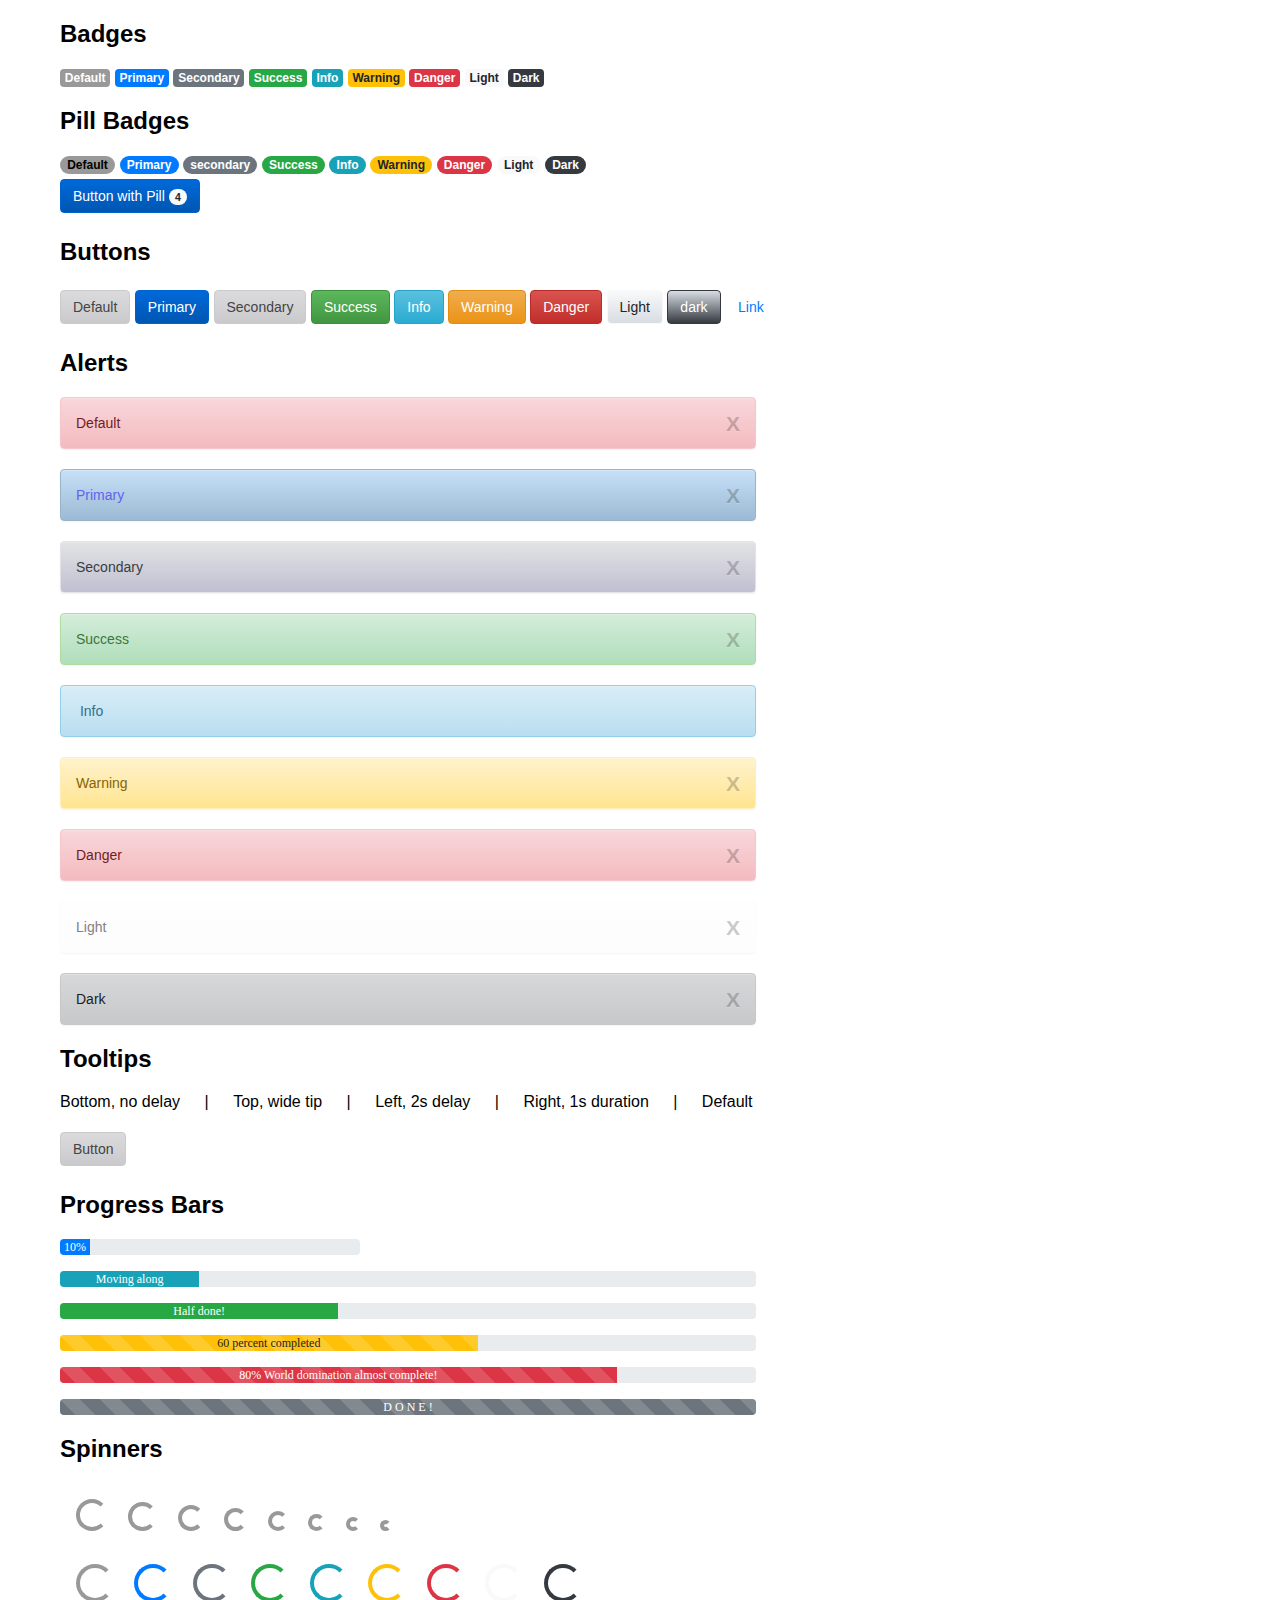
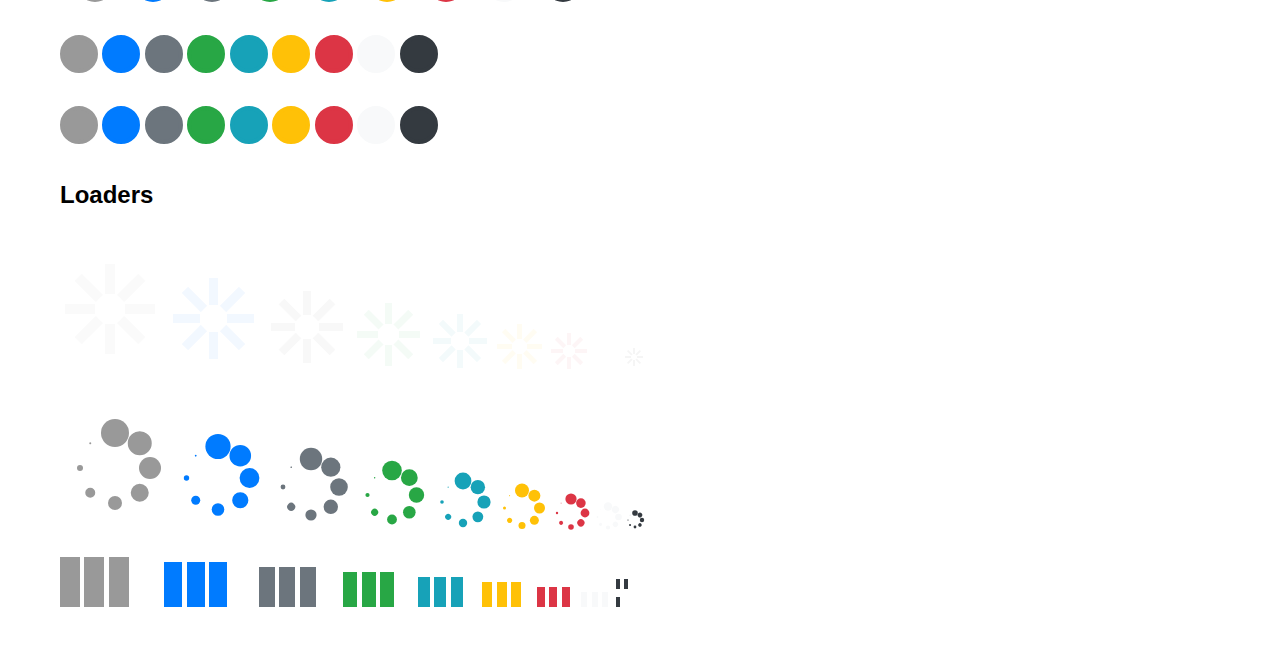
==== index.html @ 0b4184a3 "Initial upload after local POC development" ====
<!doctype html>
<html lang="en">
<head>
  <meta charset="UTF-8">
  <title>Bootstrap as Web Components</title>

  <link rel="shortcut icon" href="demo-assets/favicon.ico">
  
  <style>
    body {
      margin: 10px 60px;
      font-family:Arial, Helvetica, sans-serif;
    }

    #progress-bars {
      max-width: 60%;
    }
  </style>

  <script type='module' src='./js/Badge.js'></script>
  <script type='module' src='./js/Button.js'></script>
  <script type='module' src='./js/Alert.js'></script>
  <script type='module' src='./js/Tooltip.js'></script>
  <script type='module' src="./js/ProgressBar.js"></script>
  <script type='module' src="./js/Spinner.js"></script>
  <script type='module' src="./js/Loader.js"></script>
  

</head>
<body>

<div>

     
  <!-- B A D G E S =============================================================== -->
  <div>
    <h2>Badges</h2>

    <div>
      <bswc-badge>Default</bswc-badge>
      <bswc-badge primary>Primary</bswc-badge>
      <bswc-badge secondary>Secondary</bswc-badge>
      <bswc-badge success>Success</bswc-badge>
      <bswc-badge info>Info</bswc-badge>
      <bswc-badge warning>Warning</bswc-badge>
      <bswc-badge danger>Danger</bswc-badge>
      <bswc-badge light>Light</bswc-badge>
      <bswc-badge dark>Dark</bswc-badge>
    </div>

  </div>

  <!-- P I L L   B A D G E S  =============================================================  -->
  <div>
    <h2>Pill Badges</h2>
  
    <div>
      <bswc-badge pill>Default</bswc-badge>
      <bswc-badge pill primary>Primary</bswc-badge>
      <bswc-badge pill secondary>secondary</bswc-badge>
      <bswc-badge pill success>Success</bswc-badge>
      <bswc-badge pill info>Info</bswc-badge>
      <bswc-badge pill warning>Warning</bswc-badge>
      <bswc-badge pill danger>Danger</bswc-badge>
      <bswc-badge pill light>Light</bswc-badge>
      <bswc-badge pill dark>Dark</bswc-badge>
    </div>
  
    <div>
      <bswc-button primary>Button with Pill<bswc-badge pill light>4</bswc-badge>
      </bswc-button>
    </div>
  
  </div>


  <!-- B U T T O N S ====================================================================  -->
  <div>
    <h2>Buttons</h2>
    
    <div>
      <bswc-button>Default</bswc-button>
      <bswc-button primary>Primary</bswc-button>
      <bswc-button secondary>Secondary</bswc-button>
      <bswc-button success>Success</bswc-button>
      <bswc-button info>Info</bswc-button>
      <bswc-button warning>Warning</bswc-button>
      <bswc-button danger>Danger</bswc-button>
      <bswc-button light>Light</bswc-button>
      <bswc-button dark>dark</bswc-button>
      <bswc-button link>Link</bswc-button>
    </div>
  </div>

    <!-- A L E R T ================================================================= -->
    <div>
      <h2>Alerts</h2>
    
      <div style='width:60%'>
        <bswc-alert close>Default</bswc-alert>
        <bswc-alert primary close>Primary</bswc-alert>
        <bswc-alert secondary close>Secondary</bswc-alert>
        <bswc-alert success close>Success</bswc-alert>
        <bswc-alert info>Info</bswc-alert>
        <bswc-alert warning close>Warning</bswc-alert>
        <bswc-alert danger close>Danger</bswc-alert>
        <bswc-alert light close>Light</bswc-alert>
        <bswc-alert dark close>Dark</bswc-alert>
      </div>
    </div>

  <!-- T O O L T I P ============================================================= -->
  <div>
    <h2>Tooltips</h2>
    <div>
      <p>
        <bswc-tooltip tip='Below "Bottom"' bottom 
                    delay=0.0 
                    duration=0.0>Bottom, no delay</bswc-tooltip>
        <span style='margin: 20px'>|</span>

        <bswc-tooltip tip='Above "Top" and very long tip' top 
                    width=300>Top, wide tip</bswc-tooltip>
        <span style='margin: 20px'>|</span>

        <bswc-tooltip tip='Next to "Left"' left 
                    delay=2.0>Left, 2s delay</bswc-tooltip>
        <span style='margin: 20px'>|</span>

        <bswc-tooltip tip='Next to "Right"' right 
                    duration=1.0>Right, 1s duration</bswc-tooltip>
        <span style='margin: 20px'>|</span>

        <bswc-tooltip tip='Default is "top"'>Default</bswc-tooltip>
      </p>

      <bswc-tooltip tip='Over the Button' top>
        <bswc-button id="tooltip-target">Button</bswc-button>
      </bswc-tooltip>
      

    </div>
  </div>

  <!-- P R O G R E S S   B A R S ============================================ -->
  
  <div>
    <h2>Progress Bars</h2>
  
    <div id='progress-bars'>
      <bswc-progress-bar value='10' width=300px>10%</bswc-progress-bar>
      <bswc-progress-bar value='20' info>Moving along</bswc-progress-bar>
      <bswc-progress-bar value='40' success>Half done!</bswc-progress-bar>
      <bswc-progress-bar value='60' warning striped>60 percent completed</bswc-progress-bar>
      <bswc-progress-bar value='80' danger striped animated>80% World domination almost complete!</bswc-progress-bar>
      <bswc-progress-bar value='100' secondary striped animated>D O N E !</bswc-progress-bar>
    </div>
  </div>

  <!-- S P I N N E R S =========================================================== -->
  
  <div>
    <h2>Spinners</h2>
  
    <div>
      <bswc-spinner scale='.8'></bswc-spinner>
      <bswc-spinner scale='.7'></bswc-spinner>
      <bswc-spinner scale='.6'></bswc-spinner>
      <bswc-spinner scale='.5'></bswc-spinner>
      <bswc-spinner scale='.4'></bswc-spinner>
      <bswc-spinner scale='.3'></bswc-spinner>
      <bswc-spinner scale='.2'></bswc-spinner>
      <bswc-spinner scale='.1'></bswc-spinner>
    </div>

    <div>
      <bswc-spinner></bswc-spinner>
      <bswc-spinner primary></bswc-spinner>
      <bswc-spinner secondary></bswc-spinner>
      <bswc-spinner success></bswc-spinner>
      <bswc-spinner info></bswc-spinner>
      <bswc-spinner warning></bswc-spinner>
      <bswc-spinner danger></bswc-spinner>
      <bswc-spinner light></bswc-spinner>
      <bswc-spinner dark></bswc-spinner>
    </div>
    <div>
      <bswc-spinner grow></bswc-spinner>
      <bswc-spinner grow primary></bswc-spinner>
      <bswc-spinner grow secondary></bswc-spinner>
      <bswc-spinner grow success></bswc-spinner>
      <bswc-spinner grow info></bswc-spinner>
      <bswc-spinner grow warning></bswc-spinner>
      <bswc-spinner grow danger></bswc-spinner>
      <bswc-spinner grow light></bswc-spinner>
      <bswc-spinner grow dark></bswc-spinner>
    </div>
    <div>
      <bswc-spinner pulse></bswc-spinner>
      <bswc-spinner pulse duration=0.5 primary></bswc-spinner>
      <bswc-spinner pulse duration=1.0 secondary></bswc-spinner>
      <bswc-spinner pulse duration=1.5 success></bswc-spinner>
      <bswc-spinner pulse duration=2.0 info></bswc-spinner>
      <bswc-spinner pulse duration=2.5 warning></bswc-spinner>
      <bswc-spinner pulse duration=3.0 danger></bswc-spinner>
      <bswc-spinner pulse duration=3.5 light></bswc-spinner>
      <bswc-spinner pulse duration=4.0 dark></bswc-spinner>
    </div>

  </div>

  <!-- L O A D I N G   B A R S  =================================================== -->
  
  <div>
    <h2>Loaders</h2>
  
    <div>
      <bswc-loader></bswc-loader>
      <bswc-loader scale=.9 bars primary></bswc-loader>
      <bswc-loader scale=.8 bars secondary></bswc-loader>
      <bswc-loader scale=.7 bars success></bswc-loader>
      <bswc-loader scale=.6 bars info></bswc-loader>
      <bswc-loader scale=.5 bars warning></bswc-loader>
      <bswc-loader scale=.4 bars danger></bswc-loader>
      <bswc-loader scale=.3 bars light></bswc-loader>
      <bswc-loader scale=.2 bars dark></bswc-loader>
    </div>
  
    <div>
      <bswc-loader circles></bswc-loader>
      <bswc-loader scale=.9 circles primary></bswc-loader>
      <bswc-loader scale=.8 circles secondary></bswc-loader>
      <bswc-loader scale=.7 circles success></bswc-loader>
      <bswc-loader scale=.6 circles info></bswc-loader>
      <bswc-loader scale=.5 circles warning></bswc-loader>
      <bswc-loader scale=.4 circles danger></bswc-loader>
      <bswc-loader scale=.3 circles light></bswc-loader>
      <bswc-loader scale=.2 circles dark></bswc-loader>
    </div>

      <div>
        <bswc-loader facebook></bswc-loader>
        <bswc-loader scale=.9 facebook primary></bswc-loader>
        <bswc-loader scale=.8 facebook secondary></bswc-loader>
        <bswc-loader scale=.7 facebook success></bswc-loader>
        <bswc-loader scale=.6 facebook info></bswc-loader>
        <bswc-loader scale=.5 facebook warning></bswc-loader>
        <bswc-loader scale=.4 facebook danger></bswc-loader>
        <bswc-loader scale=.3 facebook light></bswc-loader>
        <bswc-loader scale=.2 facebook dark></bswc-loader>
      </div>

  </div>


</div>

</body>
</html>
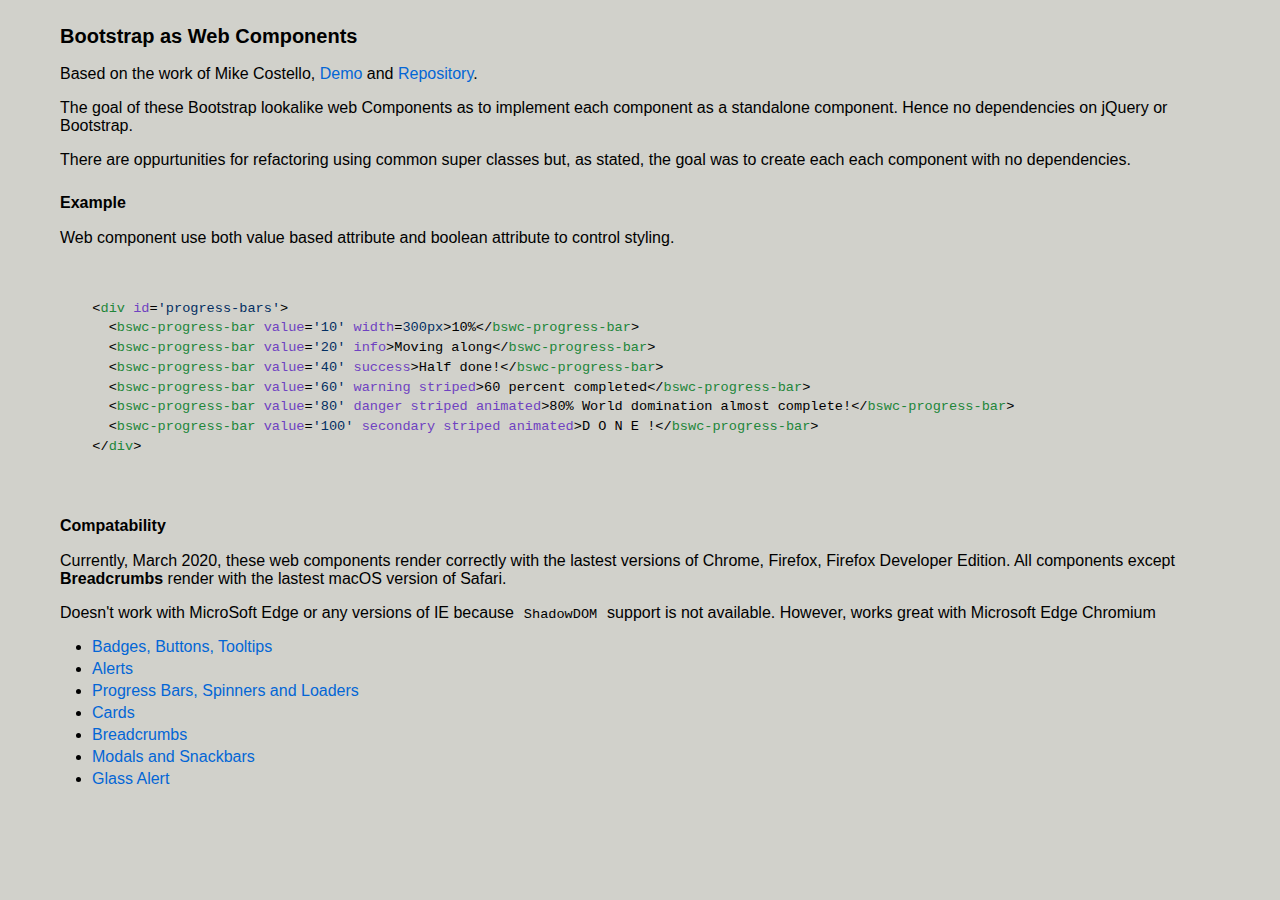
==== commit 31c75100: "Create index, move all demo to their own files" ====
--- a/index.html
+++ b/index.html
@@ -4,256 +4,66 @@
   <meta charset="UTF-8">
   <title>Bootstrap as Web Components</title>
 
-  <link rel="shortcut icon" href="demo-assets/favicon.ico">
+  <link rel="shortcut icon" href="./demo-assets/favicon.ico">
+  <link rel="stylesheet" href="./demo-assets/github.css">
   
   <style>
     body {
       margin: 10px 60px;
       font-family:Arial, Helvetica, sans-serif;
+      background-color: rgb(209, 209, 203);
     }
 
-    #progress-bars {
-      max-width: 60%;
-    }
   </style>
-
-  <script type='module' src='./js/Badge.js'></script>
-  <script type='module' src='./js/Button.js'></script>
-  <script type='module' src='./js/Alert.js'></script>
-  <script type='module' src='./js/Tooltip.js'></script>
-  <script type='module' src="./js/ProgressBar.js"></script>
-  <script type='module' src="./js/Spinner.js"></script>
-  <script type='module' src="./js/Loader.js"></script>
-  
 
 </head>
 <body>
 
-<div>
+<h3>Bootstrap as Web Components</h3> 
 
-     
-  <!-- B A D G E S =============================================================== -->
-  <div>
-    <h2>Badges</h2>
+<p></p>Based on the work of Mike Costello, <a href='http://mikecostello.github.io/bootstrap-web-components'>Demo</a> and
+<a href ='https://github.com/MikeCostello/bootstrap-web-components'>Repository</a>.</p>
 
-    <div>
-      <bswc-badge>Default</bswc-badge>
-      <bswc-badge primary>Primary</bswc-badge>
-      <bswc-badge secondary>Secondary</bswc-badge>
-      <bswc-badge success>Success</bswc-badge>
-      <bswc-badge info>Info</bswc-badge>
-      <bswc-badge warning>Warning</bswc-badge>
-      <bswc-badge danger>Danger</bswc-badge>
-      <bswc-badge light>Light</bswc-badge>
-      <bswc-badge dark>Dark</bswc-badge>
-    </div>
+<p>The goal of these Bootstrap lookalike web Components as to implement each component as a standalone
+component. Hence no dependencies on jQuery or Bootstrap.</p>
 
-  </div>
+<p>There are oppurtunities for refactoring using common super classes but, as stated, the goal was to
+create each each component with no dependencies.</p>
 
-  <!-- P I L L   B A D G E S  =============================================================  -->
-  <div>
-    <h2>Pill Badges</h2>
-  
-    <div>
-      <bswc-badge pill>Default</bswc-badge>
-      <bswc-badge pill primary>Primary</bswc-badge>
-      <bswc-badge pill secondary>secondary</bswc-badge>
-      <bswc-badge pill success>Success</bswc-badge>
-      <bswc-badge pill info>Info</bswc-badge>
-      <bswc-badge pill warning>Warning</bswc-badge>
-      <bswc-badge pill danger>Danger</bswc-badge>
-      <bswc-badge pill light>Light</bswc-badge>
-      <bswc-badge pill dark>Dark</bswc-badge>
-    </div>
-  
-    <div>
-      <bswc-button primary>Button with Pill<bswc-badge pill light>4</bswc-badge>
-      </bswc-button>
-    </div>
-  
-  </div>
+<h4>Example</h4>
 
+<p>Web component use both value based attribute and boolean attribute to control styling.</p>
 
-  <!-- B U T T O N S ====================================================================  -->
-  <div>
-    <h2>Buttons</h2>
-    
-    <div>
-      <bswc-button>Default</bswc-button>
-      <bswc-button primary>Primary</bswc-button>
-      <bswc-button secondary>Secondary</bswc-button>
-      <bswc-button success>Success</bswc-button>
-      <bswc-button info>Info</bswc-button>
-      <bswc-button warning>Warning</bswc-button>
-      <bswc-button danger>Danger</bswc-button>
-      <bswc-button light>Light</bswc-button>
-      <bswc-button dark>dark</bswc-button>
-      <bswc-button link>Link</bswc-button>
-    </div>
-  </div>
+<pre>
+  <code>   
+  &lt;<span class="pl-ent">div</span> <span class="pl-e">id</span>=<span class="pl-s"><span class="pl-pds">'</span>progress-bars<span class="pl-pds">'</span></span>&gt;
+    &lt;<span class="pl-ent">bswc-progress-bar</span> <span class="pl-e">value</span>=<span class="pl-s"><span class="pl-pds">'</span>10<span class="pl-pds">'</span></span> <span class="pl-e">width</span>=<span class="pl-s">300px</span>&gt;10%&lt;/<span class="pl-ent">bswc-progress-bar</span>&gt;
+    &lt;<span class="pl-ent">bswc-progress-bar</span> <span class="pl-e">value</span>=<span class="pl-s"><span class="pl-pds">'</span>20<span class="pl-pds">'</span></span> <span class="pl-e">info</span>&gt;Moving along&lt;/<span class="pl-ent">bswc-progress-bar</span>&gt;
+    &lt;<span class="pl-ent">bswc-progress-bar</span> <span class="pl-e">value</span>=<span class="pl-s"><span class="pl-pds">'</span>40<span class="pl-pds">'</span></span> <span class="pl-e">success</span>&gt;Half done!&lt;/<span class="pl-ent">bswc-progress-bar</span>&gt;
+    &lt;<span class="pl-ent">bswc-progress-bar</span> <span class="pl-e">value</span>=<span class="pl-s"><span class="pl-pds">'</span>60<span class="pl-pds">'</span></span> <span class="pl-e">warning</span> <span class="pl-e">striped</span>&gt;60 percent completed&lt;/<span class="pl-ent">bswc-progress-bar</span>&gt;
+    &lt;<span class="pl-ent">bswc-progress-bar</span> <span class="pl-e">value</span>=<span class="pl-s"><span class="pl-pds">'</span>80<span class="pl-pds">'</span></span> <span class="pl-e">danger</span> <span class="pl-e">striped</span> <span class="pl-e">animated</span>&gt;80% World domination almost complete!&lt;/<span class="pl-ent">bswc-progress-bar</span>&gt;
+    &lt;<span class="pl-ent">bswc-progress-bar</span> <span class="pl-e">value</span>=<span class="pl-s"><span class="pl-pds">'</span>100<span class="pl-pds">'</span></span> <span class="pl-e">secondary</span> <span class="pl-e">striped</span> <span class="pl-e">animated</span>&gt;D O N E !&lt;/<span class="pl-ent">bswc-progress-bar</span>&gt;
+  &lt;/<span class="pl-ent">div</span>&gt;
+</code>
+</pre>
 
-    <!-- A L E R T ================================================================= -->
-    <div>
-      <h2>Alerts</h2>
-    
-      <div style='width:60%'>
-        <bswc-alert close>Default</bswc-alert>
-        <bswc-alert primary close>Primary</bswc-alert>
-        <bswc-alert secondary close>Secondary</bswc-alert>
-        <bswc-alert success close>Success</bswc-alert>
-        <bswc-alert info>Info</bswc-alert>
-        <bswc-alert warning close>Warning</bswc-alert>
-        <bswc-alert danger close>Danger</bswc-alert>
-        <bswc-alert light close>Light</bswc-alert>
-        <bswc-alert dark close>Dark</bswc-alert>
-      </div>
-    </div>
+<h4>Compatability</h4>
 
-  <!-- T O O L T I P ============================================================= -->
-  <div>
-    <h2>Tooltips</h2>
-    <div>
-      <p>
-        <bswc-tooltip tip='Below "Bottom"' bottom 
-                    delay=0.0 
-                    duration=0.0>Bottom, no delay</bswc-tooltip>
-        <span style='margin: 20px'>|</span>
+<p>Currently, March 2020, these web components render correctly with the lastest versions of Chrome, Firefox, Firefox
+Developer Edition. All components except <b>Breadcrumbs</b> render with the lastest macOS version of Safari.</p>
 
-        <bswc-tooltip tip='Above "Top" and very long tip' top 
-                    width=300>Top, wide tip</bswc-tooltip>
-        <span style='margin: 20px'>|</span>
+<p>Doesn't work with MicroSoft Edge or any versions of IE because <code>ShadowDOM</code>  support is not available. However, works
+great with Microsoft Edge Chromium</p>
 
-        <bswc-tooltip tip='Next to "Left"' left 
-                    delay=2.0>Left, 2s delay</bswc-tooltip>
-        <span style='margin: 20px'>|</span>
-
-        <bswc-tooltip tip='Next to "Right"' right 
-                    duration=1.0>Right, 1s duration</bswc-tooltip>
-        <span style='margin: 20px'>|</span>
-
-        <bswc-tooltip tip='Default is "top"'>Default</bswc-tooltip>
-      </p>
-
-      <bswc-tooltip tip='Over the Button' top>
-        <bswc-button id="tooltip-target">Button</bswc-button>
-      </bswc-tooltip>
-      
-
-    </div>
-  </div>
-
-  <!-- P R O G R E S S   B A R S ============================================ -->
-  
-  <div>
-    <h2>Progress Bars</h2>
-  
-    <div id='progress-bars'>
-      <bswc-progress-bar value='10' width=300px>10%</bswc-progress-bar>
-      <bswc-progress-bar value='20' info>Moving along</bswc-progress-bar>
-      <bswc-progress-bar value='40' success>Half done!</bswc-progress-bar>
-      <bswc-progress-bar value='60' warning striped>60 percent completed</bswc-progress-bar>
-      <bswc-progress-bar value='80' danger striped animated>80% World domination almost complete!</bswc-progress-bar>
-      <bswc-progress-bar value='100' secondary striped animated>D O N E !</bswc-progress-bar>
-    </div>
-  </div>
-
-  <!-- S P I N N E R S =========================================================== -->
-  
-  <div>
-    <h2>Spinners</h2>
-  
-    <div>
-      <bswc-spinner scale='.8'></bswc-spinner>
-      <bswc-spinner scale='.7'></bswc-spinner>
-      <bswc-spinner scale='.6'></bswc-spinner>
-      <bswc-spinner scale='.5'></bswc-spinner>
-      <bswc-spinner scale='.4'></bswc-spinner>
-      <bswc-spinner scale='.3'></bswc-spinner>
-      <bswc-spinner scale='.2'></bswc-spinner>
-      <bswc-spinner scale='.1'></bswc-spinner>
-    </div>
-
-    <div>
-      <bswc-spinner></bswc-spinner>
-      <bswc-spinner primary></bswc-spinner>
-      <bswc-spinner secondary></bswc-spinner>
-      <bswc-spinner success></bswc-spinner>
-      <bswc-spinner info></bswc-spinner>
-      <bswc-spinner warning></bswc-spinner>
-      <bswc-spinner danger></bswc-spinner>
-      <bswc-spinner light></bswc-spinner>
-      <bswc-spinner dark></bswc-spinner>
-    </div>
-    <div>
-      <bswc-spinner grow></bswc-spinner>
-      <bswc-spinner grow primary></bswc-spinner>
-      <bswc-spinner grow secondary></bswc-spinner>
-      <bswc-spinner grow success></bswc-spinner>
-      <bswc-spinner grow info></bswc-spinner>
-      <bswc-spinner grow warning></bswc-spinner>
-      <bswc-spinner grow danger></bswc-spinner>
-      <bswc-spinner grow light></bswc-spinner>
-      <bswc-spinner grow dark></bswc-spinner>
-    </div>
-    <div>
-      <bswc-spinner pulse></bswc-spinner>
-      <bswc-spinner pulse duration=0.5 primary></bswc-spinner>
-      <bswc-spinner pulse duration=1.0 secondary></bswc-spinner>
-      <bswc-spinner pulse duration=1.5 success></bswc-spinner>
-      <bswc-spinner pulse duration=2.0 info></bswc-spinner>
-      <bswc-spinner pulse duration=2.5 warning></bswc-spinner>
-      <bswc-spinner pulse duration=3.0 danger></bswc-spinner>
-      <bswc-spinner pulse duration=3.5 light></bswc-spinner>
-      <bswc-spinner pulse duration=4.0 dark></bswc-spinner>
-    </div>
-
-  </div>
-
-  <!-- L O A D I N G   B A R S  =================================================== -->
-  
-  <div>
-    <h2>Loaders</h2>
-  
-    <div>
-      <bswc-loader></bswc-loader>
-      <bswc-loader scale=.9 bars primary></bswc-loader>
-      <bswc-loader scale=.8 bars secondary></bswc-loader>
-      <bswc-loader scale=.7 bars success></bswc-loader>
-      <bswc-loader scale=.6 bars info></bswc-loader>
-      <bswc-loader scale=.5 bars warning></bswc-loader>
-      <bswc-loader scale=.4 bars danger></bswc-loader>
-      <bswc-loader scale=.3 bars light></bswc-loader>
-      <bswc-loader scale=.2 bars dark></bswc-loader>
-    </div>
-  
-    <div>
-      <bswc-loader circles></bswc-loader>
-      <bswc-loader scale=.9 circles primary></bswc-loader>
-      <bswc-loader scale=.8 circles secondary></bswc-loader>
-      <bswc-loader scale=.7 circles success></bswc-loader>
-      <bswc-loader scale=.6 circles info></bswc-loader>
-      <bswc-loader scale=.5 circles warning></bswc-loader>
-      <bswc-loader scale=.4 circles danger></bswc-loader>
-      <bswc-loader scale=.3 circles light></bswc-loader>
-      <bswc-loader scale=.2 circles dark></bswc-loader>
-    </div>
-
-      <div>
-        <bswc-loader facebook></bswc-loader>
-        <bswc-loader scale=.9 facebook primary></bswc-loader>
-        <bswc-loader scale=.8 facebook secondary></bswc-loader>
-        <bswc-loader scale=.7 facebook success></bswc-loader>
-        <bswc-loader scale=.6 facebook info></bswc-loader>
-        <bswc-loader scale=.5 facebook warning></bswc-loader>
-        <bswc-loader scale=.4 facebook danger></bswc-loader>
-        <bswc-loader scale=.3 facebook light></bswc-loader>
-        <bswc-loader scale=.2 facebook dark></bswc-loader>
-      </div>
-
-  </div>
-
-
-</div>
+<ul>
+<li> <a href='./basic.html'>Badges, Buttons, Tooltips</a></li>
+<li> <a href='./alerts.html'>Alerts</a></li>
+<li> <a href='./animated.html'>Progress Bars, Spinners and Loaders</a></li>
+<li> <a href='./cards.html'>Cards</a></li>
+<li> <a href='./breadcrumbs.html'>Breadcrumbs</a></li>
+<li> <a href='./modal.html'>Modals and Snackbars</a></li>
+<li> <a href='./glass-alert.html'>Glass Alert</a></li>
+</ul>
 
 </body>
 </html>--- a/demo-assets/github.css
+++ b/demo-assets/github.css
@@ -0,0 +1,660 @@
+
+
+.pl-c {
+  color: #6a737d;
+}
+
+.pl-c1,
+.pl-s .pl-v {
+  color: #005cc5;
+}
+
+.pl-e,
+.pl-en {
+  color: #6f42c1;
+}
+
+.pl-smi,
+.pl-s .pl-s1 {
+  color: #24292e;
+}
+
+.pl-ent {
+  color: #22863a;
+}
+
+.pl-k {
+  color: #d73a49;
+}
+
+.pl-s,
+.pl-pds,
+.pl-s .pl-pse .pl-s1,
+.pl-sr,
+.pl-sr .pl-cce,
+.pl-sr .pl-sre,
+.pl-sr .pl-sra {
+  color: #032f62;
+}
+
+.pl-v,
+.pl-smw {
+  color: #e36209;
+}
+
+.pl-bu {
+  color: #b31d28;
+}
+
+.pl-ii {
+  color: #fafbfc;
+  background-color: #b31d28;
+}
+
+.pl-c2 {
+  color: #fafbfc;
+  background-color: #d73a49;
+}
+
+.pl-c2::before {
+  content: "^M";
+}
+
+.pl-sr .pl-cce {
+  font-weight: bold;
+  color: #22863a;
+}
+
+.pl-ml {
+  color: #735c0f;
+}
+
+.pl-mh,
+.pl-mh .pl-en,
+.pl-ms {
+  font-weight: bold;
+  color: #005cc5;
+}
+
+.pl-mi {
+  font-style: italic;
+  color: #24292e;
+}
+
+.pl-mb {
+  font-weight: bold;
+  color: #24292e;
+}
+
+.pl-md {
+  color: #b31d28;
+  background-color: #ffeef0;
+}
+
+.pl-mi1 {
+  color: #22863a;
+  background-color: #f0fff4;
+}
+
+.pl-mc {
+  color: #e36209;
+  background-color: #ffebda;
+}
+
+.pl-mi2 {
+  color: #f6f8fa;
+  background-color: #005cc5;
+}
+
+.pl-mdr {
+  font-weight: bold;
+  color: #6f42c1;
+}
+
+.pl-ba {
+  color: #586069;
+}
+
+.pl-sg {
+  color: #959da5;
+}
+
+.pl-corl {
+  text-decoration: underline;
+  color: #032f62;
+}
+
+.octicon {
+  display: inline-block;
+  vertical-align: text-top;
+  fill: currentColor;
+}
+
+a {
+  background-color: transparent;
+}
+
+a:active,
+a:hover {
+  outline-width: 0;
+}
+
+strong {
+  font-weight: inherit;
+}
+
+strong {
+  font-weight: bolder;
+}
+
+h1 {
+  font-size: 2em;
+  margin: 0.67em 0;
+}
+
+img {
+  border-style: none;
+}
+
+code,
+kbd,
+pre {
+  font-family: monospace, monospace;
+  font-size: 1em;
+}
+
+hr {
+  box-sizing: content-box;
+  height: 0;
+  overflow: visible;
+}
+
+input {
+  font: inherit;
+  margin: 0;
+}
+
+input {
+  overflow: visible;
+}
+
+[type="checkbox"] {
+  box-sizing: border-box;
+  padding: 0;
+}
+
+* {
+  box-sizing: border-box;
+}
+
+input {
+  font-family: inherit;
+  font-size: inherit;
+  line-height: inherit;
+}
+
+a {
+  color: #0366d6;
+  text-decoration: none;
+}
+
+a:hover {
+  text-decoration: underline;
+}
+
+strong {
+  font-weight: 600;
+}
+
+hr {
+  height: 0;
+  margin: 15px 0;
+  overflow: hidden;
+  background: transparent;
+  border: 0;
+  border-bottom: 1px solid #dfe2e5;
+}
+
+hr::before {
+  display: table;
+  content: "";
+}
+
+hr::after {
+  display: table;
+  clear: both;
+  content: "";
+}
+
+table {
+  border-spacing: 0;
+  border-collapse: collapse;
+}
+
+td,
+th {
+  padding: 0;
+}
+
+h1,
+h2,
+h3,
+h4,
+h5,
+h6 {
+  margin-top: 0;
+  margin-bottom: 0;
+}
+
+h1 {
+  font-size: 32px;
+  font-weight: 600;
+}
+
+h2 {
+  font-size: 24px;
+  font-weight: 600;
+}
+
+h3 {
+  font-size: 20px;
+  font-weight: 600;
+}
+
+h4 {
+  font-size: 16px;
+  font-weight: 600;
+}
+
+h5 {
+  font-size: 14px;
+  font-weight: 600;
+}
+
+h6 {
+  font-size: 12px;
+  font-weight: 600;
+}
+
+p {
+  margin-top: 0;
+  margin-bottom: 10px;
+}
+
+blockquote {
+  margin: 0;
+}
+
+ul,
+ol {
+  padding-left: 0;
+  margin-top: 0;
+  margin-bottom: 0;
+}
+
+ol ol,
+ul ol {
+  list-style-type: lower-roman;
+}
+
+ul ul ol,
+ul ol ol,
+ol ul ol,
+ol ol ol {
+  list-style-type: lower-alpha;
+}
+
+dd {
+  margin-left: 0;
+}
+
+code {
+  font-family: "SFMono-Regular", Consolas, "Liberation Mono", Menlo, Courier, monospace;
+  font-size: 12px;
+}
+
+pre {
+  margin-top: 0;
+  margin-bottom: 0;
+  font-family: "SFMono-Regular", Consolas, "Liberation Mono", Menlo, Courier, monospace;
+  font-size: 12px;
+}
+
+.octicon {
+  vertical-align: text-bottom;
+}
+
+.pl-0 {
+  padding-left: 0 !important;
+}
+
+.pl-1 {
+  padding-left: 4px !important;
+}
+
+.pl-2 {
+  padding-left: 8px !important;
+}
+
+.pl-3 {
+  padding-left: 16px !important;
+}
+
+.pl-4 {
+  padding-left: 24px !important;
+}
+
+.pl-5 {
+  padding-left: 32px !important;
+}
+
+.pl-6 {
+  padding-left: 40px !important;
+}
+
+a:not([href]) {
+  color: inherit;
+  text-decoration: none;
+}
+
+.anchor {
+  float: left;
+  padding-right: 4px;
+  margin-left: -20px;
+  line-height: 1;
+}
+
+.anchor:focus {
+  outline: none;
+}
+
+p,
+blockquote,
+ul,
+ol,
+dl,
+table,
+pre {
+  margin-top: 0;
+  margin-bottom: 16px;
+}
+
+hr {
+  height: 0.25em;
+  padding: 0;
+  margin: 24px 0;
+  background-color: #e1e4e8;
+  border: 0;
+}
+
+blockquote {
+  padding: 0 1em;
+  color: #6a737d;
+  border-left: 0.25em solid #dfe2e5;
+}
+
+blockquote>:first-child {
+  margin-top: 0;
+}
+
+blockquote>:last-child {
+  margin-bottom: 0;
+}
+
+kbd {
+  display: inline-block;
+  padding: 3px 5px;
+  font-size: 11px;
+  line-height: 10px;
+  color: #444d56;
+  vertical-align: middle;
+  background-color: #fafbfc;
+  border: solid 1px #c6cbd1;
+  border-bottom-color: #959da5;
+  border-radius: 3px;
+  box-shadow: inset 0 -1px 0 #959da5;
+}
+
+h1,
+h2,
+h3,
+h4,
+h5,
+h6 {
+  margin-top: 24px;
+  margin-bottom: 16px;
+  font-weight: 600;
+  line-height: 1.25;
+}
+
+h1 .octicon-link,
+h2 .octicon-link,
+h3 .octicon-link,
+h4 .octicon-link,
+h5 .octicon-link,
+h6 .octicon-link {
+  color: #1b1f23;
+  vertical-align: middle;
+  visibility: hidden;
+}
+
+h1:hover .anchor,
+h2:hover .anchor,
+h3:hover .anchor,
+h4:hover .anchor,
+h5:hover .anchor,
+h6:hover .anchor {
+  text-decoration: none;
+}
+
+h1:hover .anchor .octicon-link,
+h2:hover .anchor .octicon-link,
+h3:hover .anchor .octicon-link,
+h4:hover .anchor .octicon-link,
+h5:hover .anchor .octicon-link,
+h6:hover .anchor .octicon-link {
+  visibility: visible;
+}
+
+h1 {
+  padding-bottom: 0.3em;
+  font-size: 2em;
+  border-bottom: 1px solid #eaecef;
+}
+
+h2 {
+  padding-bottom: 0.3em;
+  font-size: 1.5em;
+  border-bottom: 1px solid #eaecef;
+}
+
+h3 {
+  font-size: 1.25em;
+}
+
+h4 {
+  font-size: 1em;
+}
+
+h5 {
+  font-size: 0.875em;
+}
+
+h6 {
+  font-size: 0.85em;
+  color: #6a737d;
+}
+
+ul,
+ol {
+  padding-left: 2em;
+}
+
+ul ul,
+ul ol,
+ol ol,
+ol ul {
+  margin-top: 0;
+  margin-bottom: 0;
+}
+
+li {
+  word-wrap: break-all;
+}
+
+li>p {
+  margin-top: 16px;
+}
+
+li+li {
+  margin-top: 0.25em;
+}
+
+dl {
+  padding: 0;
+}
+
+dl dt {
+  padding: 0;
+  margin-top: 16px;
+  font-size: 1em;
+  font-style: italic;
+  font-weight: 600;
+}
+
+dl dd {
+  padding: 0 16px;
+  margin-bottom: 16px;
+}
+
+table {
+  display: block;
+  width: 100%;
+  overflow: auto;
+}
+
+table th {
+  font-weight: 600;
+}
+
+table th,
+table td {
+  padding: 6px 13px;
+  border: 1px solid #dfe2e5;
+}
+
+table tr {
+  background-color: #fff;
+  border-top: 1px solid #c6cbd1;
+}
+
+table tr:nth-child(2n) {
+  background-color: #f6f8fa;
+}
+
+img {
+  max-width: 100%;
+  box-sizing: content-box;
+  background-color: #fff;
+}
+
+img[align=right] {
+  padding-left: 20px;
+}
+
+img[align=left] {
+  padding-right: 20px;
+}
+
+code {
+  padding: 0.2em 0.4em;
+  margin: 0;
+  font-size: 85%;
+  border-radius: 3px;
+}
+
+pre {
+  word-wrap: normal;
+}
+
+pre>code {
+  padding: 0;
+  margin: 0;
+  font-size: 100%;
+  word-break: normal;
+  white-space: pre;
+  background: transparent;
+  border: 0;
+}
+
+.highlight {
+  margin-bottom: 16px;
+}
+
+.highlight pre {
+  margin-bottom: 0;
+  word-break: normal;
+}
+
+.highlight pre,
+pre {
+  padding: 16px;
+  overflow: auto;
+  font-size: 85%;
+  line-height: 1.45;
+  border-radius: 3px;
+}
+
+pre code {
+  display: inline;
+  max-width: auto;
+  padding: 0;
+  margin: 0;
+  overflow: visible;
+  line-height: inherit;
+  word-wrap: normal;
+  background-color: transparent;
+  border: 0;
+}
+
+.full-commit .btn-outline:not(:disabled):hover {
+  color: #005cc5;
+  border-color: #005cc5;
+}
+
+kbd {
+  display: inline-block;
+  padding: 3px 5px;
+  font: 11px "SFMono-Regular", Consolas, "Liberation Mono", Menlo, Courier, monospace;
+  line-height: 10px;
+  color: #444d56;
+  vertical-align: middle;
+  background-color: #fafbfc;
+  border: solid 1px #d1d5da;
+  border-bottom-color: #c6cbd1;
+  border-radius: 3px;
+  box-shadow: inset 0 -1px 0 #c6cbd1;
+}
+
+:checked+.radio-label {
+  position: relative;
+  z-index: 1;
+  border-color: #0366d6;
+}
+
+.task-list-item {
+  list-style-type: none;
+}
+
+.task-list-item+.task-list-item {
+  margin-top: 3px;
+}
+
+.task-list-item input {
+  margin: 0 0.2em 0.25em -1.6em;
+  vertical-align: middle;
+}
+
+hr {
+  border-bottom-color: #eee;
+}
